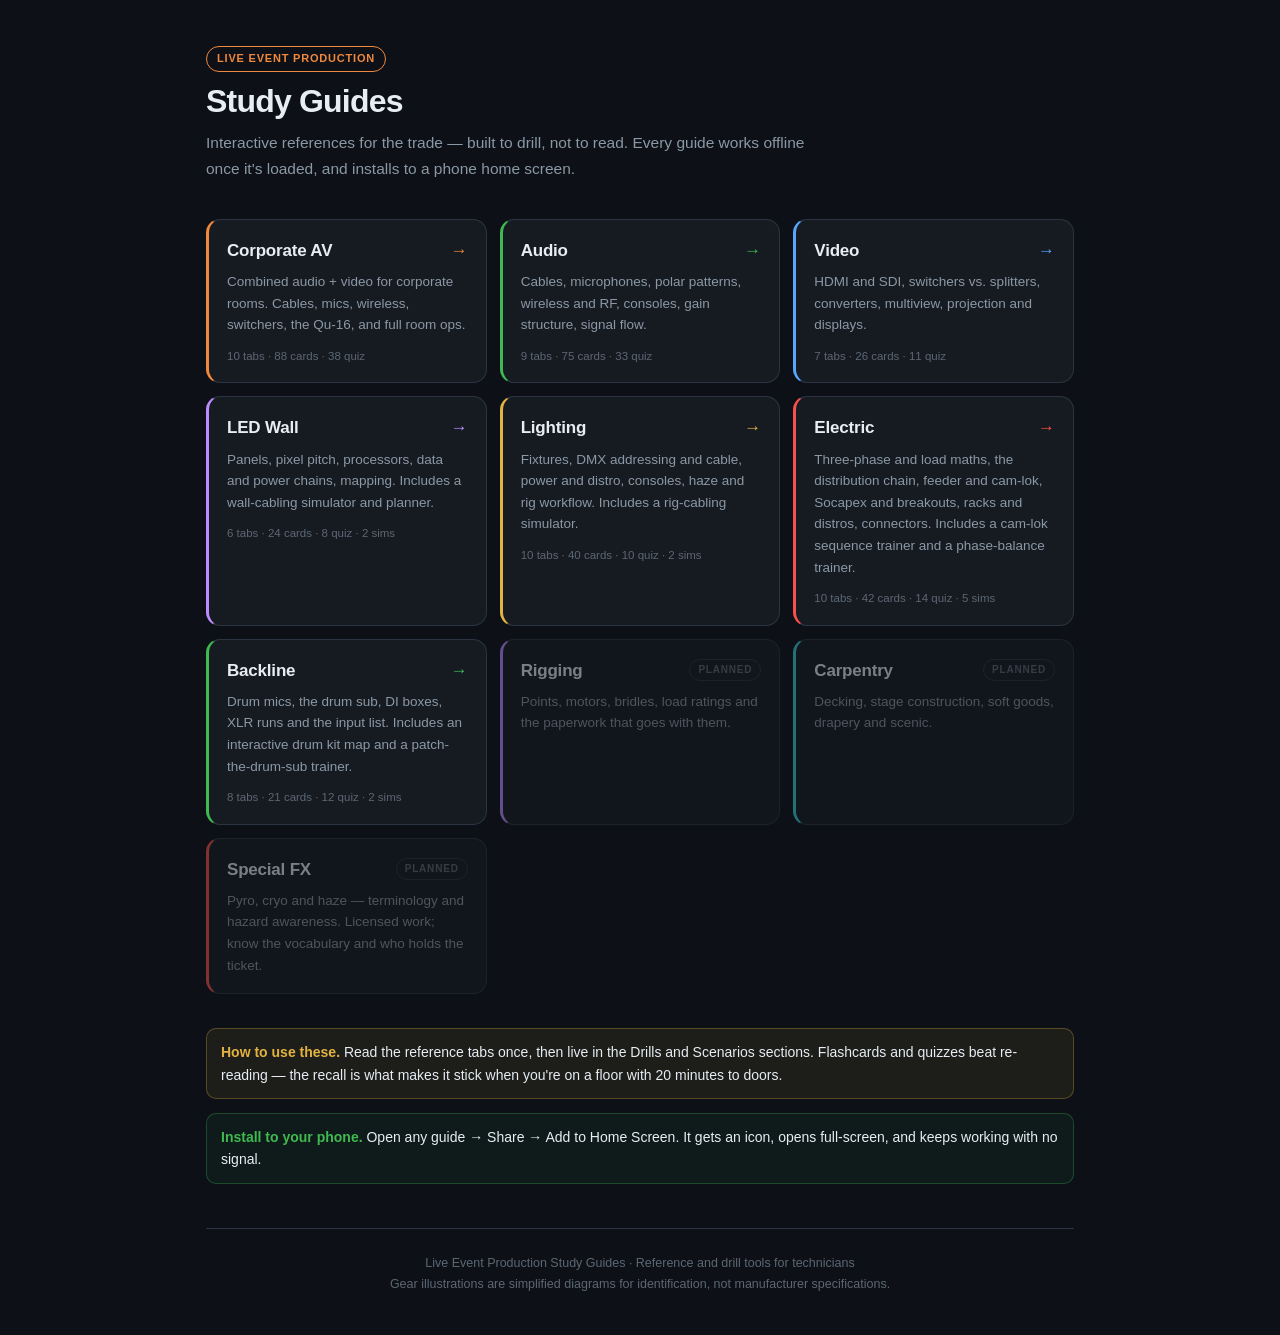
==== index.html @ 4a3c864e "Add Backline guide; fix Cam-lok sequence to the field standard - backline/: drum kit map, drum sub p" ====
<!DOCTYPE html>
<html lang="en">
<head>
<meta charset="utf-8">
<meta name="viewport" content="width=device-width, initial-scale=1, viewport-fit=cover">
<title>Live Event Study Guides</title>
<meta name="description" content="Interactive study guides for live event production departments.">
<meta name="robots" content="noindex, nofollow, noarchive, nosnippet">
<meta name="googlebot" content="noindex, nofollow">
<meta name="theme-color" content="#0d1117">
<style>

:root{
  --bg:#0d1117; --bg2:#161b22; --bg3:#1c2430; --line:#2b3440;
  --txt:#e6edf3; --dim:#8b98a5; --dimmer:#5c6773;
  /* signal color code — used everywhere, consistently */
  --audio:#3fb950;    /* XLR / analog audio — GREEN */
  --rf:#f0883e;       /* RF / wireless / coax — ORANGE */
  --video:#58a6ff;    /* HDMI / video — BLUE */
  --sdi:#bc8cff;      /* SDI / BNC — PURPLE */
  --power:#f85149;    /* IEC / power — RED */
  --data:#39d0d8;     /* CAT / Dante / network — CYAN */
  --warn:#e3b341;
  --radius:14px;
  font-synthesis:none;
}
*{box-sizing:border-box;-webkit-tap-highlight-color:transparent}
html{scroll-behavior:smooth}
body{
  margin:0;background:var(--bg);color:var(--txt);
  font:16px/1.6 -apple-system,BlinkMacSystemFont,"Segoe UI",Roboto,Helvetica,Arial,sans-serif;
  padding-bottom:env(safe-area-inset-bottom);
}
a{color:var(--video)}
.wrap{max-width:900px;margin:0 auto;padding:0 16px 80px}

/* ---------- header ---------- */
header{
  background:linear-gradient(160deg,#161b22 0%,#0d1117 100%);
  border-bottom:1px solid var(--line);padding:28px 16px 22px;
}
header .inner{max-width:900px;margin:0 auto}
h1{margin:0 0 6px;font-size:26px;letter-spacing:-.5px;line-height:1.2}
.sub{color:var(--dim);font-size:14px;margin:0}
.badge{display:inline-block;font-size:11px;letter-spacing:.8px;text-transform:uppercase;
  color:var(--rf);border:1px solid var(--rf);border-radius:99px;padding:3px 10px;margin-bottom:10px;font-weight:600}

/* ---------- nav ---------- */
nav{position:sticky;top:0;z-index:50;background:rgba(13,17,23,.94);
  backdrop-filter:blur(12px);-webkit-backdrop-filter:blur(12px);
  border-bottom:1px solid var(--line);overflow-x:auto;-webkit-overflow-scrolling:touch;scrollbar-width:none}
nav::-webkit-scrollbar{display:none}
nav .navinner{display:flex;gap:4px;max-width:900px;margin:0 auto;padding:8px 12px}
nav button{
  flex:0 0 auto;background:transparent;border:1px solid transparent;color:var(--dim);
  font:600 13px/1 inherit;padding:9px 13px;border-radius:99px;cursor:pointer;white-space:nowrap;transition:.15s}
nav button:hover{color:var(--txt);background:var(--bg2)}
nav button[aria-selected="true"]{background:var(--bg3);color:var(--txt);border-color:var(--line)}

/* ---------- panels ---------- */
.panel{display:none;animation:fade .25s ease}
.panel.on{display:block}
@keyframes fade{from{opacity:0;transform:translateY(6px)}to{opacity:1;transform:none}}
h2{font-size:20px;margin:30px 0 4px;letter-spacing:-.3px}
h2:first-child{margin-top:26px}
h3{font-size:15px;margin:22px 0 8px;color:var(--txt)}
.lede{color:var(--dim);margin:0 0 18px;font-size:14.5px}

/* ---------- cards ---------- */
.card{background:var(--bg2);border:1px solid var(--line);border-radius:var(--radius);
  padding:16px 18px;margin:12px 0}
.card h4{margin:0 0 6px;font-size:15.5px;display:flex;align-items:center;gap:8px;flex-wrap:wrap}
.card p{margin:0;color:var(--dim);font-size:14.5px}
.card p+p{margin-top:8px}
.card.L{border-left:3px solid var(--line)}
.card.audio{border-left-color:var(--audio)} .card.rf{border-left-color:var(--rf)}
.card.video{border-left-color:var(--video)} .card.sdi{border-left-color:var(--sdi)}
.card.power{border-left-color:var(--power)} .card.data{border-left-color:var(--data)}
.grid{display:grid;gap:12px;grid-template-columns:repeat(auto-fit,minmax(260px,1fr))}

.pill{font-size:10.5px;font-weight:700;letter-spacing:.7px;text-transform:uppercase;
  padding:3px 8px;border-radius:5px;white-space:nowrap}
.p-audio{background:rgba(63,185,80,.15);color:var(--audio)}
.p-rf{background:rgba(240,136,62,.15);color:var(--rf)}
.p-video{background:rgba(88,166,255,.15);color:var(--video)}
.p-sdi{background:rgba(188,140,255,.15);color:var(--sdi)}
.p-power{background:rgba(248,81,73,.15);color:var(--power)}
.p-data{background:rgba(57,208,216,.15);color:var(--data)}

/* ---------- key callout ---------- */
.key{background:rgba(227,179,65,.08);border:1px solid rgba(227,179,65,.3);
  border-radius:10px;padding:12px 14px;margin:14px 0;font-size:14px}
.key b{color:var(--warn)}

/* ---------- legend ---------- */
.legend{display:flex;flex-wrap:wrap;gap:8px;margin:16px 0 4px}
.legend span{font-size:11.5px;font-weight:600;padding:5px 10px;border-radius:6px}

/* ---------- signal chain visual ---------- */
.chain{display:flex;flex-wrap:wrap;align-items:center;gap:6px;margin:14px 0}
.node{background:var(--bg3);border:1px solid var(--line);border-radius:9px;
  padding:8px 12px;font-size:13px;font-weight:600}
.arrow{color:var(--dimmer);font-size:14px;font-weight:700}
.arrow.a-audio{color:var(--audio)} .arrow.a-rf{color:var(--rf)}
.arrow.a-video{color:var(--video)} .arrow.a-sdi{color:var(--sdi)}

/* ---------- figures ---------- */
.fig{background:#090d12;border:1px solid var(--line);border-radius:11px;
  padding:16px 12px 12px;margin:14px 0}
.fig svg{display:block;width:100%;height:auto;max-width:430px;margin:0 auto}
.figcap{font-size:12px;color:var(--dimmer);text-align:center;margin-top:10px;line-height:1.55}
.figcap b{color:var(--dim)}
svg .s{fill:none;stroke:#8b98a5;stroke-width:2;stroke-linejoin:round;stroke-linecap:round}
svg .sf{fill:#1c2430;stroke:#8b98a5;stroke-width:2;stroke-linejoin:round}
svg .sd{fill:#0d1117;stroke:#5c6773;stroke-width:1.5}
svg .met{fill:#3f4a57;stroke:#8b98a5;stroke-width:1.5}
svg .gold{fill:#c9a227}
svg .hl{fill:none;stroke-width:2;stroke-dasharray:5 4}
svg .lead{stroke-width:1.4;fill:none}
svg text{font-family:-apple-system,BlinkMacSystemFont,"Segoe UI",Roboto,sans-serif}
svg .lbl{font-size:11px;font-weight:600;fill:#8b98a5}
svg .num{font-size:10px;font-weight:700;fill:#0d1117}
svg .tag{font-size:11.5px;font-weight:800;letter-spacing:.5px}
svg .cap{font-size:12px;font-weight:700;fill:#e6edf3}
.c-audio{stroke:#3fb950} .f-audio{fill:#3fb950}
.c-rf{stroke:#f0883e} .f-rf{fill:#f0883e}
.c-video{stroke:#58a6ff} .f-video{fill:#58a6ff}
.c-sdi{stroke:#bc8cff} .f-sdi{fill:#bc8cff}
.c-power{stroke:#f85149} .f-power{fill:#f85149}
.c-data{stroke:#39d0d8} .f-data{fill:#39d0d8}
.c-warn{stroke:#e3b341} .f-warn{fill:#e3b341}

/* ---------- connector ID drill ---------- */
.idgrid{display:grid;grid-template-columns:repeat(auto-fit,minmax(150px,1fr));gap:10px;margin:14px 0}
.idcard{background:var(--bg2);border:1px solid var(--line);border-radius:11px;padding:12px;
  cursor:pointer;text-align:center;transition:.15s}
.idcard:hover{border-color:var(--dimmer)}
.idcard svg{width:100%;height:auto;max-width:130px}
.idcard .nm{font-size:12.5px;font-weight:700;margin-top:8px}
.idcard .rv{font-size:11.5px;color:var(--dim);margin-top:5px;display:none;line-height:1.5}
.idcard.open .rv{display:block}
.idcard.open{border-color:var(--rf)}
.ckitem{background:var(--bg2);border:1px solid var(--line);border-radius:11px;cursor:pointer;transition:.15s}
.ckitem:hover{border-color:var(--dimmer)}

/* ---------- ordered steps ---------- */
ol.steps{counter-reset:s;list-style:none;padding:0;margin:14px 0}
ol.steps li{counter-increment:s;position:relative;padding:12px 14px 12px 48px;
  background:var(--bg2);border:1px solid var(--line);border-radius:10px;margin-bottom:8px;font-size:14.5px}
ol.steps li::before{content:counter(s);position:absolute;left:14px;top:11px;
  width:22px;height:22px;border-radius:50%;background:var(--bg3);border:1px solid var(--line);
  color:var(--rf);font-size:12px;font-weight:700;display:grid;place-items:center}

ul.chk{list-style:none;padding:0;margin:12px 0}
ul.chk li{padding:9px 12px 9px 32px;position:relative;font-size:14.5px;color:var(--dim);
  border-bottom:1px solid var(--line)}
ul.chk li:last-child{border-bottom:none}
ul.chk li::before{content:"▸";position:absolute;left:12px;color:var(--audio);font-weight:700}

/* ---------- table ---------- */
.tbl{width:100%;border-collapse:collapse;margin:14px 0;font-size:14px;display:block;overflow-x:auto}
.tbl th,.tbl td{text-align:left;padding:10px 12px;border-bottom:1px solid var(--line);white-space:nowrap}
.tbl th{color:var(--dim);font-size:11.5px;text-transform:uppercase;letter-spacing:.6px}

/* ---------- buttons ---------- */
.btn{background:var(--bg3);border:1px solid var(--line);color:var(--txt);
  font:600 14px/1 inherit;padding:11px 18px;border-radius:9px;cursor:pointer;transition:.15s}
.btn:hover{border-color:var(--dimmer)}
.btn.pri{background:var(--audio);border-color:var(--audio);color:#08130b}
.btn.pri:hover{filter:brightness(1.1)}
.btn:disabled{opacity:.4;cursor:default}
.row{display:flex;gap:8px;flex-wrap:wrap;align-items:center;margin:14px 0}

/* ---------- flashcards ---------- */
.fcstage{perspective:1200px;margin:16px 0}
.fc{position:relative;min-height:190px;cursor:pointer;transition:transform .5s;
  transform-style:preserve-3d}
.fc.flip{transform:rotateY(180deg)}
.fcface{position:absolute;inset:0;backface-visibility:hidden;-webkit-backface-visibility:hidden;
  border-radius:var(--radius);border:1px solid var(--line);background:var(--bg2);
  padding:24px;display:flex;flex-direction:column;justify-content:center;align-items:center;text-align:center}
.fcback{transform:rotateY(180deg);background:var(--bg3)}
.fcq{font-size:18px;font-weight:600;line-height:1.4}
.fca{font-size:15px;color:var(--dim);line-height:1.6}
.fchint{position:absolute;bottom:12px;left:0;right:0;text-align:center;
  font-size:11px;color:var(--dimmer);letter-spacing:.5px;text-transform:uppercase}
.counter{font-size:13px;color:var(--dim);font-variant-numeric:tabular-nums}

/* ---------- quiz ---------- */
.qbox{background:var(--bg2);border:1px solid var(--line);border-radius:var(--radius);padding:20px;margin:16px 0}
.qtext{font-size:16.5px;font-weight:600;margin:0 0 16px;line-height:1.45}
.opt{display:block;width:100%;text-align:left;background:var(--bg3);border:1px solid var(--line);
  color:var(--txt);font:15px/1.45 inherit;padding:13px 15px;border-radius:10px;margin-bottom:9px;
  cursor:pointer;transition:.15s}
.opt:hover:not(:disabled){border-color:var(--dimmer)}
.opt.right{border-color:var(--audio);background:rgba(63,185,80,.12)}
.opt.wrong{border-color:var(--power);background:rgba(248,81,73,.12)}
.opt:disabled{cursor:default}
.expl{font-size:14px;color:var(--dim);border-left:3px solid var(--rf);
  padding:2px 0 2px 12px;margin:14px 0 0}
.bar{height:6px;background:var(--bg3);border-radius:99px;overflow:hidden;margin:6px 0 0}
.bar i{display:block;height:100%;background:var(--audio);width:0;transition:width .3s}
.score{font-size:44px;font-weight:800;letter-spacing:-2px;margin:6px 0}

/* ---------- chain builder ---------- */
.slots{display:flex;flex-wrap:wrap;gap:8px;min-height:52px;padding:12px;
  background:var(--bg2);border:1px dashed var(--line);border-radius:12px;margin:12px 0;align-items:center}
.slots:empty::before{content:"Tap the pieces below in order…";color:var(--dimmer);font-size:13.5px}
.tok{background:var(--bg3);border:1px solid var(--line);border-radius:8px;padding:9px 13px;
  font-size:13.5px;font-weight:600;cursor:pointer;transition:.15s}
.tok:hover{border-color:var(--dimmer)}
.tok.used{opacity:.25;pointer-events:none}
.tok.ok{border-color:var(--audio);color:var(--audio)}
.tok.no{border-color:var(--power);color:var(--power)}

/* ---------- scenario ---------- */
.scn{background:var(--bg2);border:1px solid var(--line);border-left:3px solid var(--rf);
  border-radius:var(--radius);padding:18px;margin:14px 0}
.scn .setting{font-size:11px;text-transform:uppercase;letter-spacing:.8px;color:var(--rf);
  font-weight:700;margin-bottom:8px}
.scn .q{font-size:15px;margin:0 0 12px;line-height:1.55}
.reveal{display:none;border-top:1px solid var(--line);margin-top:14px;padding-top:14px;
  font-size:14.5px;color:var(--dim);line-height:1.65}
.reveal.on{display:block}
.reveal b{color:var(--txt)}

footer{border-top:1px solid var(--line);margin-top:50px;padding:24px 0 0;
  color:var(--dimmer);font-size:12.5px;text-align:center;line-height:1.7}
@media(max-width:520px){
  h1{font-size:22px} .wrap{padding:0 13px 70px} .card{padding:14px 15px}
  .score{font-size:38px}
}

.hero{max-width:900px;margin:0 auto;padding:44px 16px 8px}
.hero h1{font-size:32px;margin:0 0 10px;letter-spacing:-.8px}
.hero p{color:var(--dim);font-size:15.5px;margin:0;max-width:620px;line-height:1.65}
.depts{display:grid;gap:13px;grid-template-columns:repeat(auto-fill,minmax(270px,1fr));
  max-width:900px;margin:30px auto 0;padding:0 16px}
.dept{display:block;text-decoration:none;color:inherit;background:var(--bg2);
  border:1px solid var(--line);border-left:3px solid var(--c);border-radius:14px;
  padding:17px 18px;transition:.16s}
a.dept:hover{background:var(--bg3);border-color:var(--dimmer);border-left-color:var(--c);transform:translateY(-2px)}
.dept.soon{opacity:.5}
.dtop{display:flex;align-items:center;justify-content:space-between;gap:10px;margin-bottom:7px}
.dname{font-size:17px;font-weight:700;letter-spacing:-.2px}
.dgo{color:var(--c);font-size:17px;font-weight:700}
.dtag{font-size:10px;font-weight:700;letter-spacing:.8px;text-transform:uppercase;
  color:var(--dimmer);border:1px solid var(--line);border-radius:99px;padding:2px 8px}
.ddesc{margin:0;color:var(--dim);font-size:13.5px;line-height:1.6}
.dmeta{margin-top:11px;font-size:11.5px;color:var(--dimmer);font-variant-numeric:tabular-nums}
.note{max-width:900px;margin:34px auto 0;padding:0 16px}
footer{max-width:900px;margin:44px auto 0}
@media(max-width:520px){.hero h1{font-size:26px}.hero{padding:34px 13px 6px}}
</style>
</head>
<body>

<div class="hero">
  <div class="badge">Live Event Production</div>
  <h1>Study Guides</h1>
  <p>Interactive references for the trade — built to drill, not to read. Every guide works offline once it's loaded, and installs to a phone home screen.</p>
</div>

<div class="depts">
    <a class="dept" href="./av/" style="--c:var(--rf)">
      <div class="dtop"><span class="dname">Corporate AV</span><span class="dgo">→</span></div>
      <p class="ddesc">Combined audio + video for corporate rooms. Cables, mics, wireless, switchers, the Qu-16, and full room ops.</p>
      <div class="dmeta">10 tabs · 88 cards · 38 quiz</div>
    </a>
    <a class="dept" href="./audio/" style="--c:var(--audio)">
      <div class="dtop"><span class="dname">Audio</span><span class="dgo">→</span></div>
      <p class="ddesc">Cables, microphones, polar patterns, wireless and RF, consoles, gain structure, signal flow.</p>
      <div class="dmeta">9 tabs · 75 cards · 33 quiz</div>
    </a>
    <a class="dept" href="./video/" style="--c:var(--video)">
      <div class="dtop"><span class="dname">Video</span><span class="dgo">→</span></div>
      <p class="ddesc">HDMI and SDI, switchers vs. splitters, converters, multiview, projection and displays.</p>
      <div class="dmeta">7 tabs · 26 cards · 11 quiz</div>
    </a>
    <a class="dept" href="./ledwall/" style="--c:var(--sdi)">
      <div class="dtop"><span class="dname">LED Wall</span><span class="dgo">→</span></div>
      <p class="ddesc">Panels, pixel pitch, processors, data and power chains, mapping. Includes a wall-cabling simulator and planner.</p>
      <div class="dmeta">6 tabs · 24 cards · 8 quiz · 2 sims</div>
    </a>
    <a class="dept" href="./lighting/" style="--c:var(--warn)">
      <div class="dtop"><span class="dname">Lighting</span><span class="dgo">→</span></div>
      <p class="ddesc">Fixtures, DMX addressing and cable, power and distro, consoles, haze and rig workflow. Includes a rig-cabling simulator.</p>
      <div class="dmeta">10 tabs · 40 cards · 10 quiz · 2 sims</div>
    </a>
    <a class="dept" href="./electric/" style="--c:var(--power)">
      <div class="dtop"><span class="dname">Electric</span><span class="dgo">→</span></div>
      <p class="ddesc">Three-phase and load maths, the distribution chain, feeder and cam-lok, Socapex and breakouts, racks and distros, connectors. Includes a cam-lok sequence trainer and a phase-balance trainer.</p>
      <div class="dmeta">10 tabs · 42 cards · 14 quiz · 5 sims</div>
    </a>
    <a class="dept" href="./backline/" style="--c:var(--audio)">
      <div class="dtop"><span class="dname">Backline</span><span class="dgo">→</span></div>
      <p class="ddesc">Drum mics, the drum sub, DI boxes, XLR runs and the input list. Includes an interactive drum kit map and a patch-the-drum-sub trainer.</p>
      <div class="dmeta">8 tabs · 21 cards · 12 quiz · 2 sims</div>
    </a>
    <div class="dept soon" style="--c:var(--sdi)">
      <div class="dtop"><span class="dname">Rigging</span><span class="dtag">planned</span></div>
      <p class="ddesc">Points, motors, bridles, load ratings and the paperwork that goes with them.</p>
    </div>
    <div class="dept soon" style="--c:var(--data)">
      <div class="dtop"><span class="dname">Carpentry</span><span class="dtag">planned</span></div>
      <p class="ddesc">Decking, stage construction, soft goods, drapery and scenic.</p>
    </div>
    <div class="dept soon" style="--c:var(--power)">
      <div class="dtop"><span class="dname">Special FX</span><span class="dtag">planned</span></div>
      <p class="ddesc">Pyro, cryo and haze — terminology and hazard awareness. Licensed work; know the vocabulary and who holds the ticket.</p>
    </div>
</div>

<div class="note">
  <div class="key">
    <b>How to use these.</b> Read the reference tabs once, then live in the Drills and Scenarios sections. Flashcards and quizzes beat re-reading — the recall is what makes it stick when you're on a floor with 20 minutes to doors.
  </div>
  <div class="key" style="border-color:rgba(63,185,80,.3);background:rgba(63,185,80,.06)">
    <b style="color:var(--audio)">Install to your phone.</b> Open any guide → Share → Add to Home Screen. It gets an icon, opens full-screen, and keeps working with no signal.
  </div>
</div>

<div class="wrap" style="padding-bottom:40px">
<footer>
  Live Event Production Study Guides · Reference and drill tools for technicians<br>
  Gear illustrations are simplified diagrams for identification, not manufacturer specifications.
</footer>
</div>

</body>
</html>
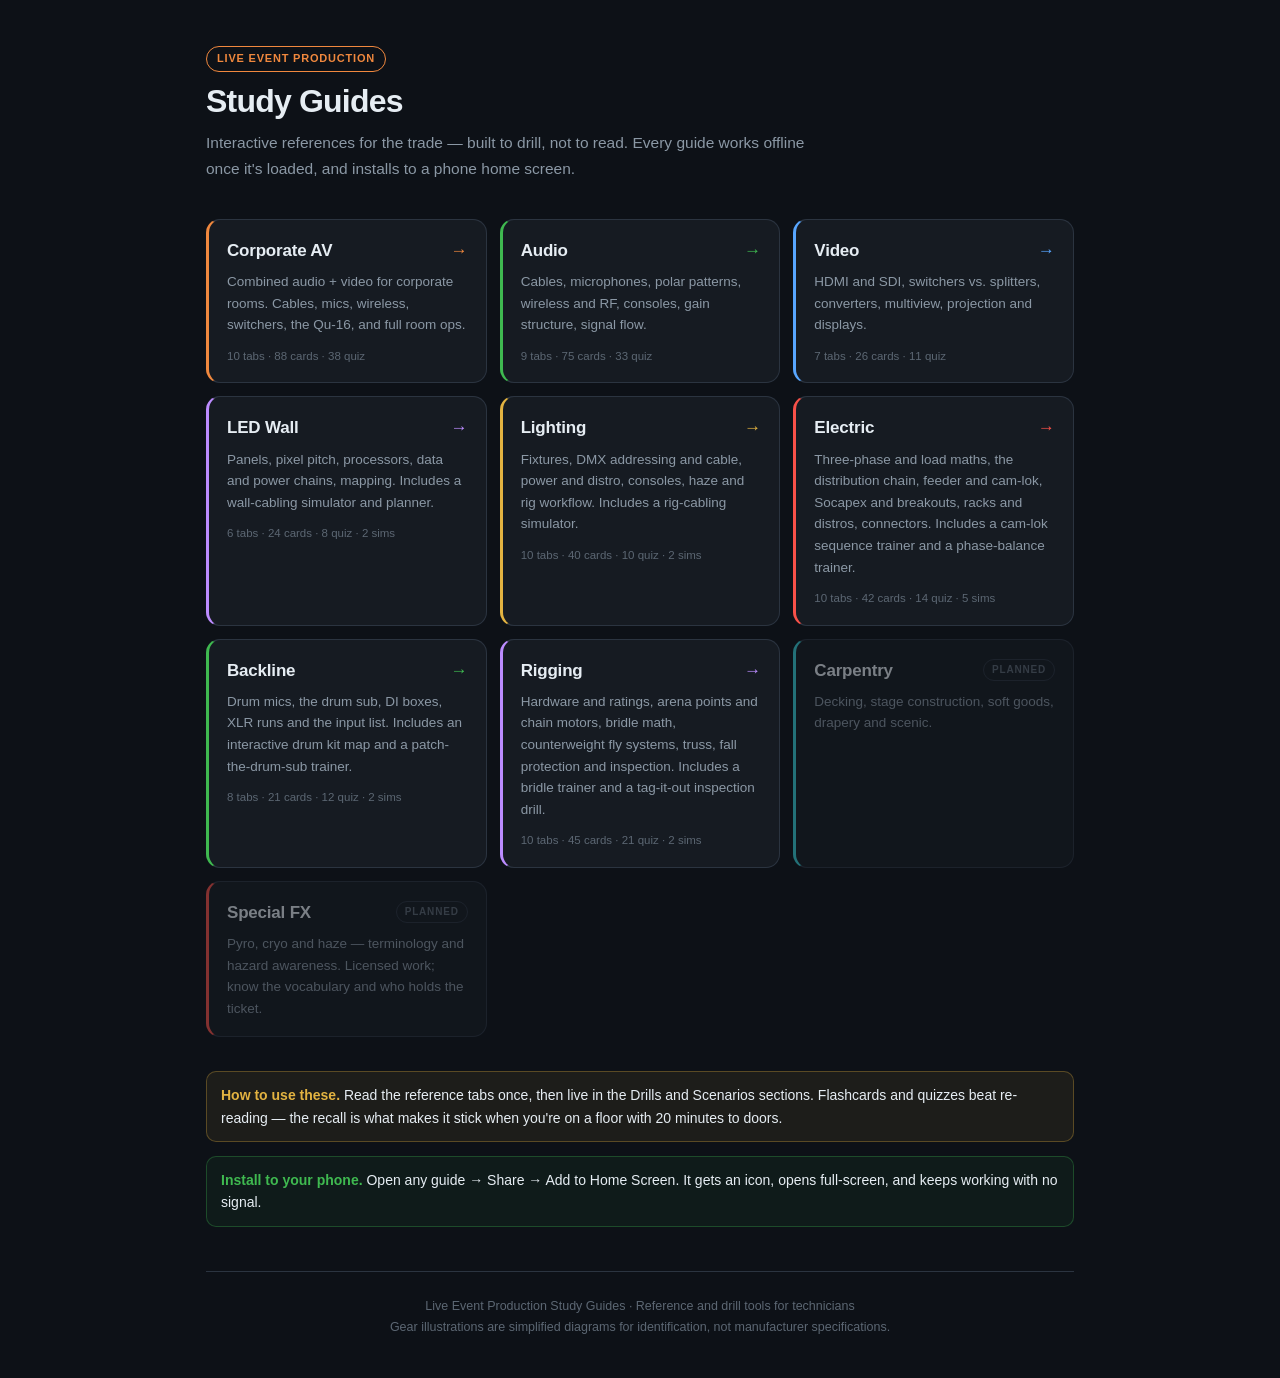
==== commit a4c7e6a4: "Add Rigging guide; move guide generator into tools/ - rigging/: hardware and ratings, arena points a" ====
--- a/index.html
+++ b/index.html
@@ -297,10 +297,11 @@
       <p class="ddesc">Drum mics, the drum sub, DI boxes, XLR runs and the input list. Includes an interactive drum kit map and a patch-the-drum-sub trainer.</p>
       <div class="dmeta">8 tabs · 21 cards · 12 quiz · 2 sims</div>
     </a>
-    <div class="dept soon" style="--c:var(--sdi)">
-      <div class="dtop"><span class="dname">Rigging</span><span class="dtag">planned</span></div>
-      <p class="ddesc">Points, motors, bridles, load ratings and the paperwork that goes with them.</p>
-    </div>
+    <a class="dept" href="./rigging/" style="--c:var(--sdi)">
+      <div class="dtop"><span class="dname">Rigging</span><span class="dgo">→</span></div>
+      <p class="ddesc">Hardware and ratings, arena points and chain motors, bridle math, counterweight fly systems, truss, fall protection and inspection. Includes a bridle trainer and a tag-it-out inspection drill.</p>
+      <div class="dmeta">10 tabs · 45 cards · 21 quiz · 2 sims</div>
+    </a>
     <div class="dept soon" style="--c:var(--data)">
       <div class="dtop"><span class="dname">Carpentry</span><span class="dtag">planned</span></div>
       <p class="ddesc">Decking, stage construction, soft goods, drapery and scenic.</p>
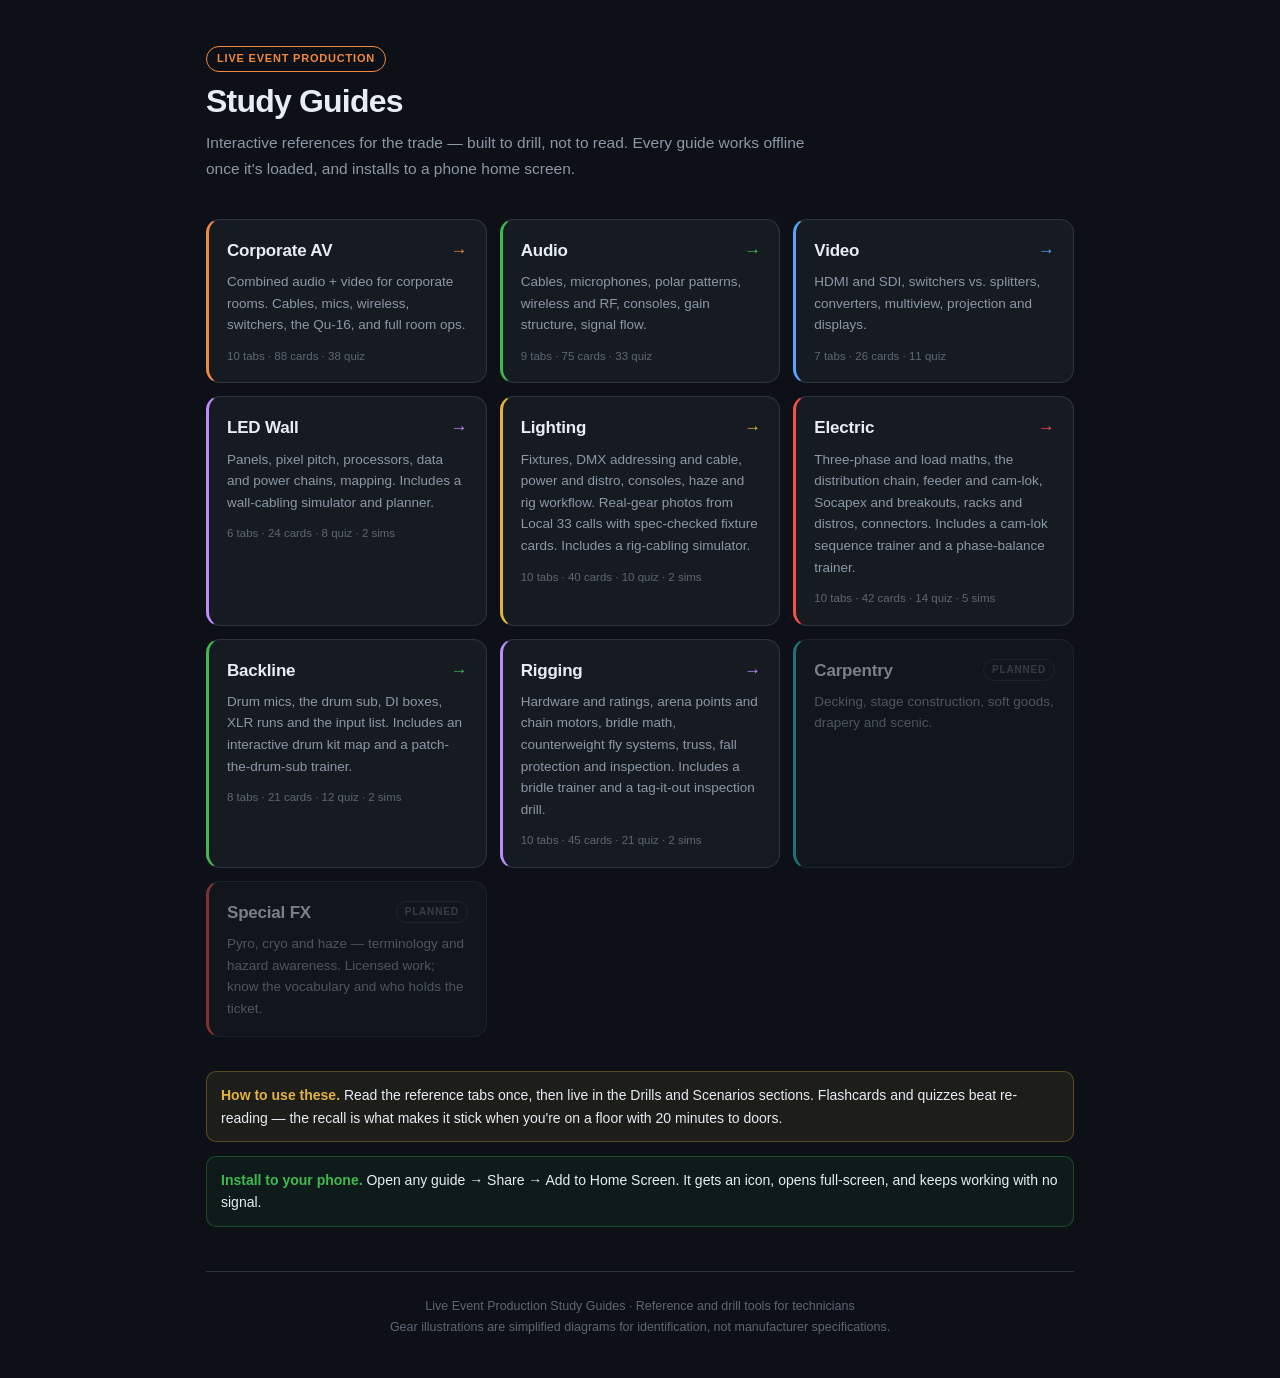
==== commit 1acb956e: "Lighting: real-gear fixture cards and field photos from the v3 guide - Fixture browser for the four " ====
--- a/index.html
+++ b/index.html
@@ -284,7 +284,7 @@
     </a>
     <a class="dept" href="./lighting/" style="--c:var(--warn)">
       <div class="dtop"><span class="dname">Lighting</span><span class="dgo">→</span></div>
-      <p class="ddesc">Fixtures, DMX addressing and cable, power and distro, consoles, haze and rig workflow. Includes a rig-cabling simulator.</p>
+      <p class="ddesc">Fixtures, DMX addressing and cable, power and distro, consoles, haze and rig workflow. Real-gear photos from Local 33 calls with spec-checked fixture cards. Includes a rig-cabling simulator.</p>
       <div class="dmeta">10 tabs · 40 cards · 10 quiz · 2 sims</div>
     </a>
     <a class="dept" href="./electric/" style="--c:var(--power)">
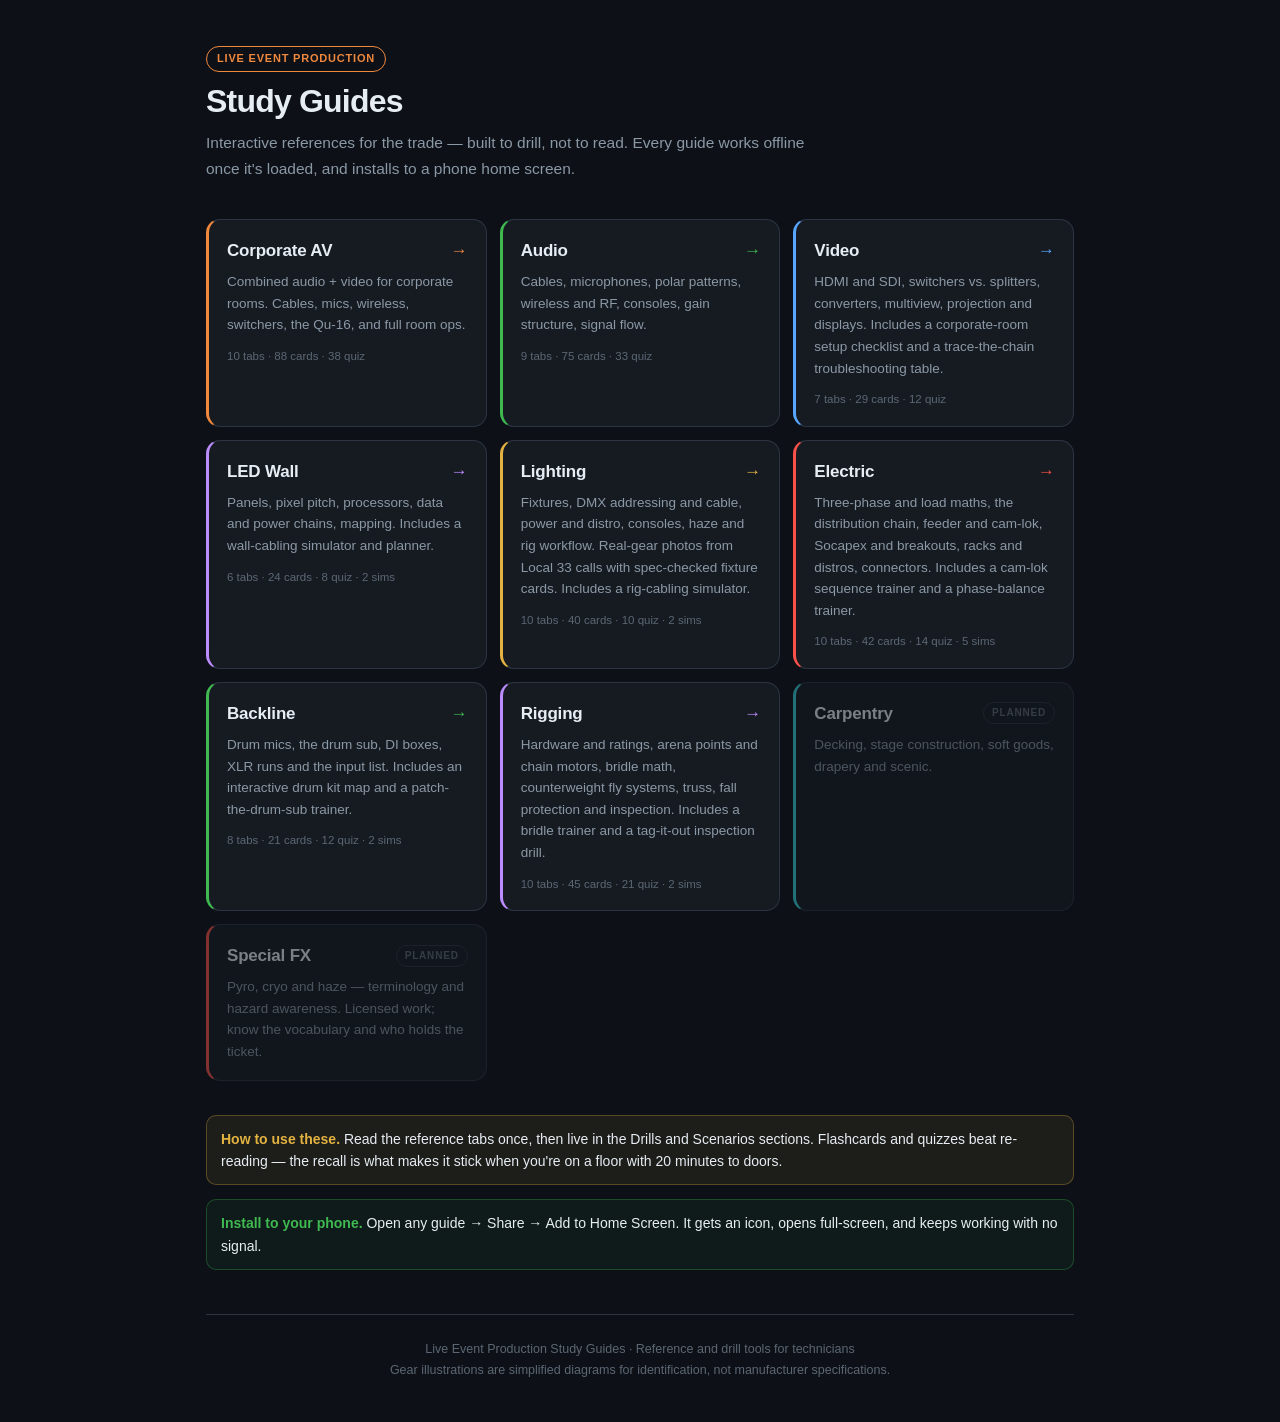
==== commit a4d663e7: "Video: fold in the Terranea pre-gig refresher - Workflow: 12-step corporate-room setup checklist and" ====
--- a/index.html
+++ b/index.html
@@ -274,8 +274,8 @@
     </a>
     <a class="dept" href="./video/" style="--c:var(--video)">
       <div class="dtop"><span class="dname">Video</span><span class="dgo">→</span></div>
-      <p class="ddesc">HDMI and SDI, switchers vs. splitters, converters, multiview, projection and displays.</p>
-      <div class="dmeta">7 tabs · 26 cards · 11 quiz</div>
+      <p class="ddesc">HDMI and SDI, switchers vs. splitters, converters, multiview, projection and displays. Includes a corporate-room setup checklist and a trace-the-chain troubleshooting table.</p>
+      <div class="dmeta">7 tabs · 29 cards · 12 quiz</div>
     </a>
     <a class="dept" href="./ledwall/" style="--c:var(--sdi)">
       <div class="dtop"><span class="dname">LED Wall</span><span class="dgo">→</span></div>
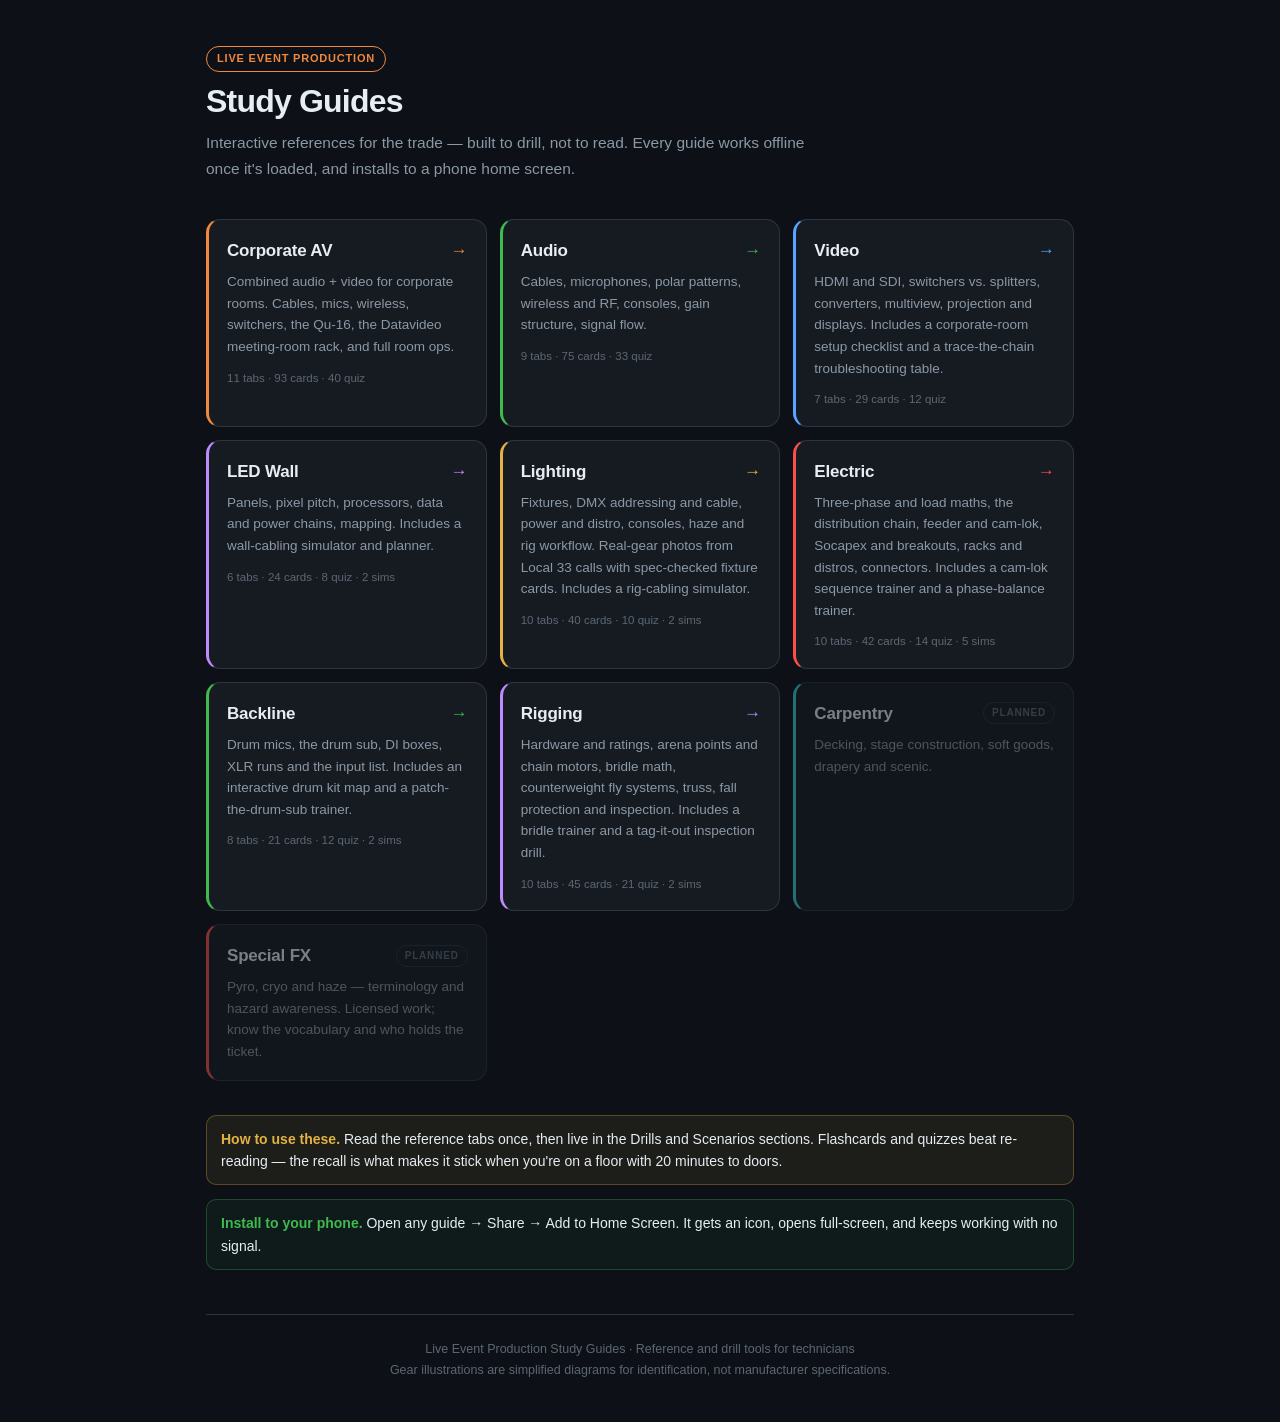
==== commit 4ecd8363: "AV: Datavideo meeting-room switcher rack - Video tab: inputs/outputs and defaults, power-up order, c" ====
--- a/index.html
+++ b/index.html
@@ -264,8 +264,8 @@
 <div class="depts">
     <a class="dept" href="./av/" style="--c:var(--rf)">
       <div class="dtop"><span class="dname">Corporate AV</span><span class="dgo">→</span></div>
-      <p class="ddesc">Combined audio + video for corporate rooms. Cables, mics, wireless, switchers, the Qu-16, and full room ops.</p>
-      <div class="dmeta">10 tabs · 88 cards · 38 quiz</div>
+      <p class="ddesc">Combined audio + video for corporate rooms. Cables, mics, wireless, switchers, the Qu-16, the Datavideo meeting-room rack, and full room ops.</p>
+      <div class="dmeta">11 tabs · 93 cards · 40 quiz</div>
     </a>
     <a class="dept" href="./audio/" style="--c:var(--audio)">
       <div class="dtop"><span class="dname">Audio</span><span class="dgo">→</span></div>
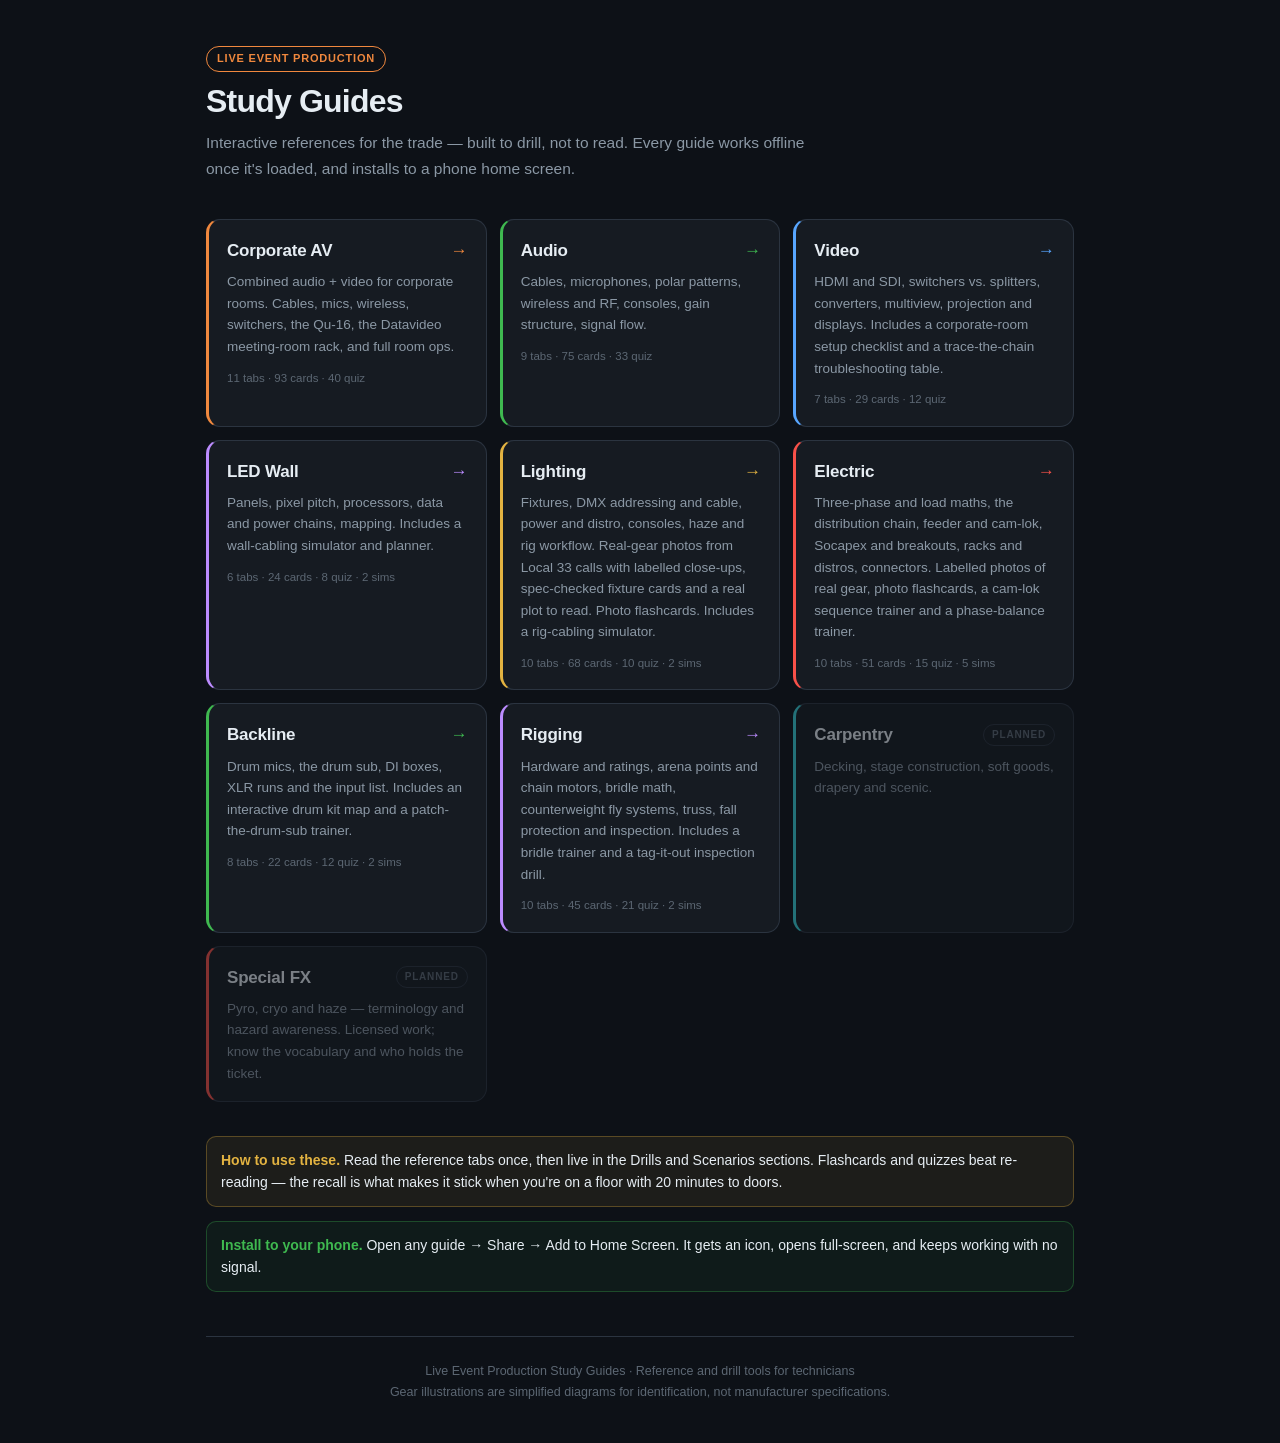
==== commit d5b93926: "Labelled real-gear photos, a real plot to read, and photo flashcards - 13 labelled close-ups with nu" ====
--- a/index.html
+++ b/index.html
@@ -284,18 +284,18 @@
     </a>
     <a class="dept" href="./lighting/" style="--c:var(--warn)">
       <div class="dtop"><span class="dname">Lighting</span><span class="dgo">→</span></div>
-      <p class="ddesc">Fixtures, DMX addressing and cable, power and distro, consoles, haze and rig workflow. Real-gear photos from Local 33 calls with spec-checked fixture cards. Includes a rig-cabling simulator.</p>
-      <div class="dmeta">10 tabs · 40 cards · 10 quiz · 2 sims</div>
+      <p class="ddesc">Fixtures, DMX addressing and cable, power and distro, consoles, haze and rig workflow. Real-gear photos from Local 33 calls with labelled close-ups, spec-checked fixture cards and a real plot to read. Photo flashcards. Includes a rig-cabling simulator.</p>
+      <div class="dmeta">10 tabs · 68 cards · 10 quiz · 2 sims</div>
     </a>
     <a class="dept" href="./electric/" style="--c:var(--power)">
       <div class="dtop"><span class="dname">Electric</span><span class="dgo">→</span></div>
-      <p class="ddesc">Three-phase and load maths, the distribution chain, feeder and cam-lok, Socapex and breakouts, racks and distros, connectors. Includes a cam-lok sequence trainer and a phase-balance trainer.</p>
-      <div class="dmeta">10 tabs · 42 cards · 14 quiz · 5 sims</div>
+      <p class="ddesc">Three-phase and load maths, the distribution chain, feeder and cam-lok, Socapex and breakouts, racks and distros, connectors. Labelled photos of real gear, photo flashcards, a cam-lok sequence trainer and a phase-balance trainer.</p>
+      <div class="dmeta">10 tabs · 51 cards · 15 quiz · 5 sims</div>
     </a>
     <a class="dept" href="./backline/" style="--c:var(--audio)">
       <div class="dtop"><span class="dname">Backline</span><span class="dgo">→</span></div>
       <p class="ddesc">Drum mics, the drum sub, DI boxes, XLR runs and the input list. Includes an interactive drum kit map and a patch-the-drum-sub trainer.</p>
-      <div class="dmeta">8 tabs · 21 cards · 12 quiz · 2 sims</div>
+      <div class="dmeta">8 tabs · 22 cards · 12 quiz · 2 sims</div>
     </a>
     <a class="dept" href="./rigging/" style="--c:var(--sdi)">
       <div class="dtop"><span class="dname">Rigging</span><span class="dgo">→</span></div>
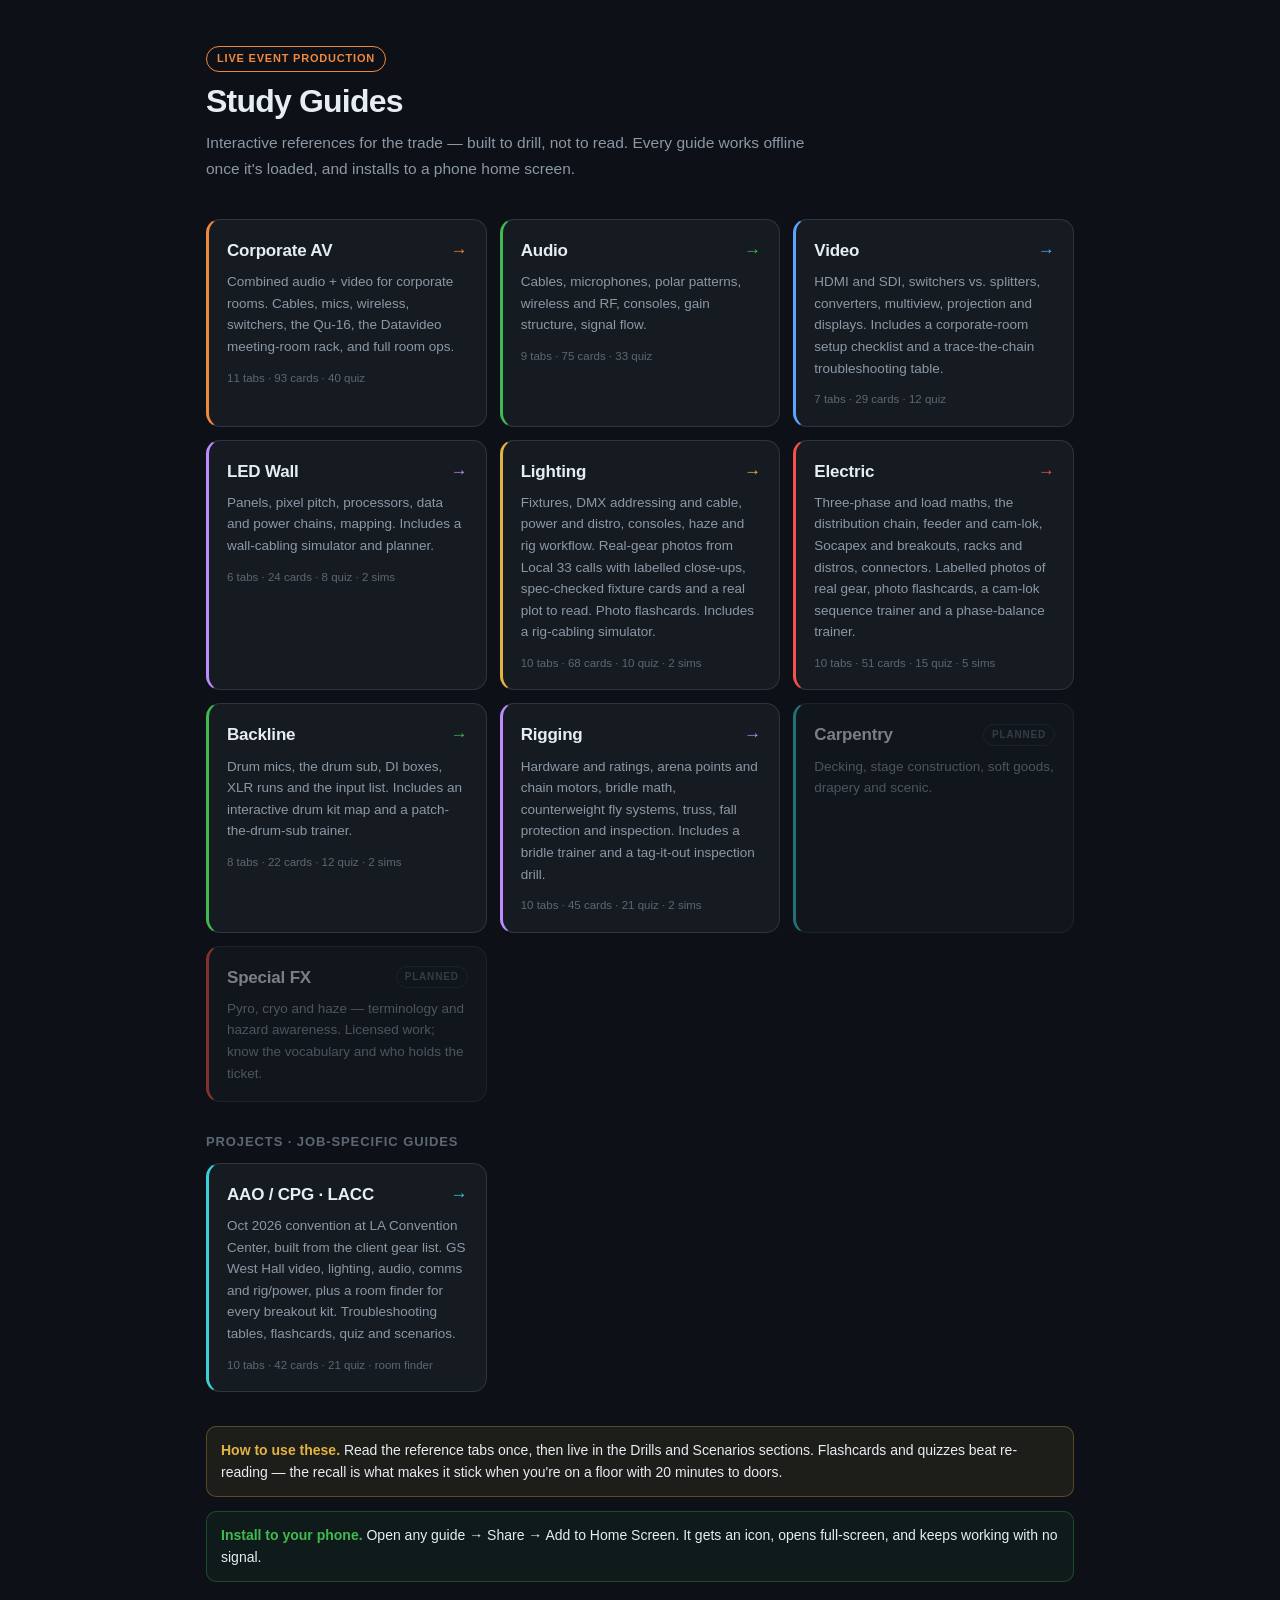
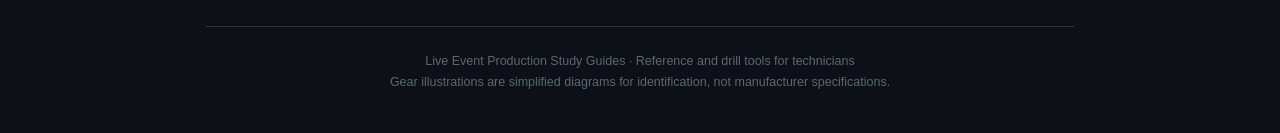
==== commit 76a9e11f: "Add AAO/CPG LACC project guide (v1.1) and hub Projects section New job guide built from the client g" ====
--- a/index.html
+++ b/index.html
@@ -312,6 +312,17 @@
     </div>
 </div>
 
+<div class="note" style="margin-top:30px">
+  <h2 style="font-size:13px;letter-spacing:.9px;text-transform:uppercase;color:var(--dimmer);margin:0 0 10px">Projects &middot; job-specific guides</h2>
+</div>
+<div class="depts" style="margin-top:0">
+    <a class="dept" href="./projects/aao-cpg-lacc/" style="--c:var(--data)">
+      <div class="dtop"><span class="dname">AAO / CPG &middot; LACC</span><span class="dgo">&rarr;</span></div>
+      <p class="ddesc">Oct 2026 convention at LA Convention Center, built from the client gear list. GS West Hall video, lighting, audio, comms and rig/power, plus a room finder for every breakout kit. Troubleshooting tables, flashcards, quiz and scenarios.</p>
+      <div class="dmeta">10 tabs &middot; 42 cards &middot; 21 quiz &middot; room finder</div>
+    </a>
+</div>
+
 <div class="note">
   <div class="key">
     <b>How to use these.</b> Read the reference tabs once, then live in the Drills and Scenarios sections. Flashcards and quizzes beat re-reading — the recall is what makes it stick when you're on a floor with 20 minutes to doors.
